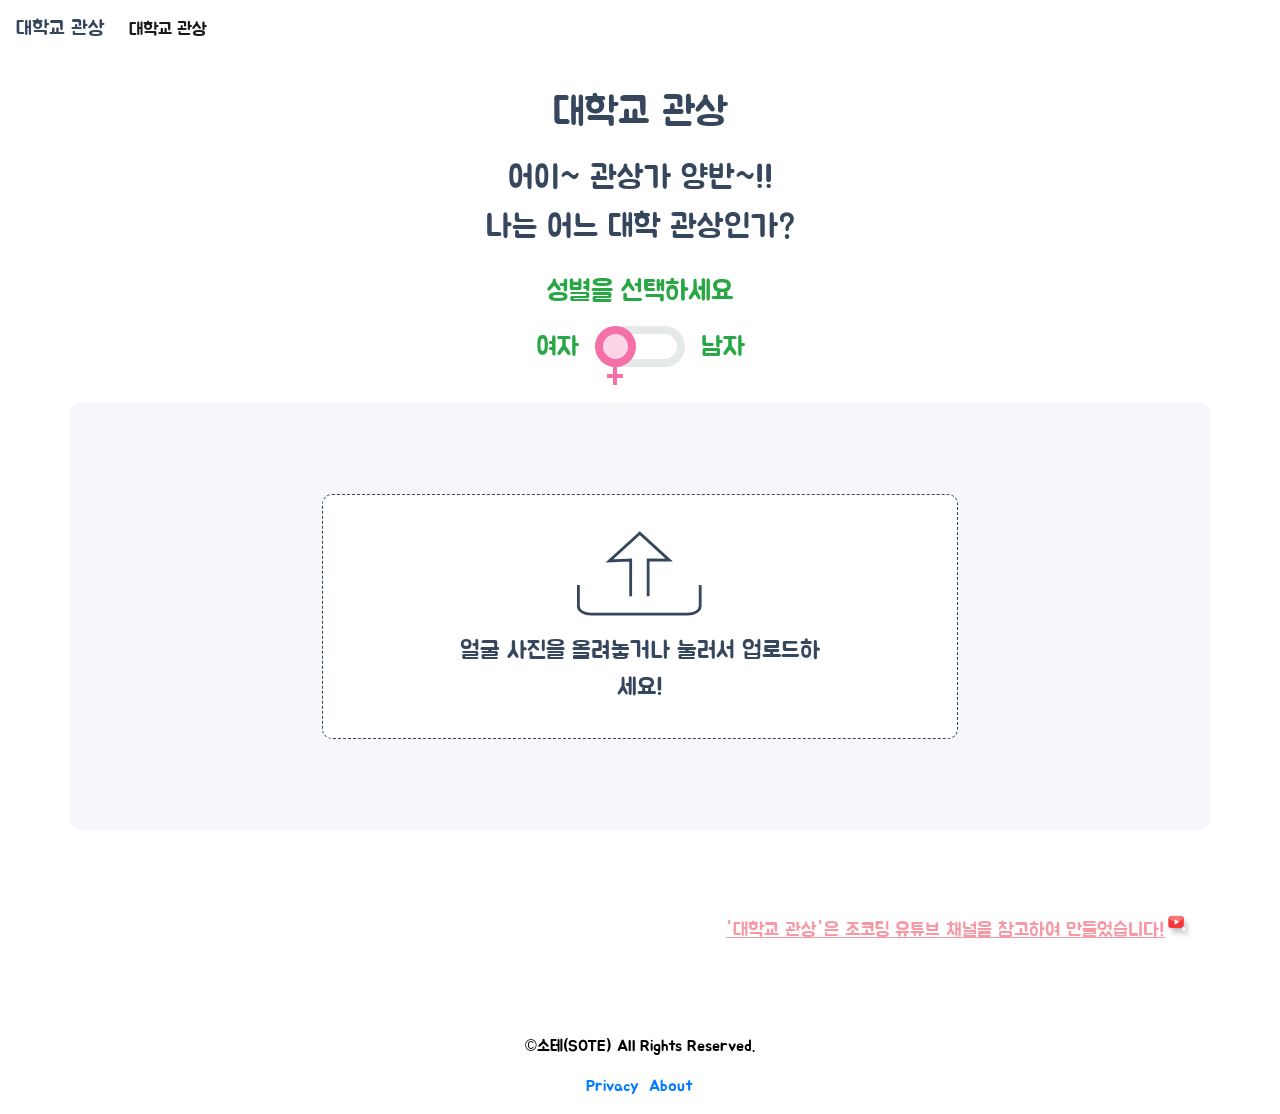
==== index.html @ e2393bf5 "Update index.html" ====
<!DOCTYPE html>
<html>
    <head>
        <!-- Required meta tags -->
        <meta charset="UTF-8" />
        <meta name="viewport" content="width=device-width, initial-scale=1, shrink-to-fit=no" />
        <meta http-equiv="X-UA-Compatible" content="ie=edge" />
        <link rel="shortcut icon" href="favicon.ico" type="image/x-icon"/>
        <link rel="icon" href="favicon.ico" type="image/x-icon"/>
        <link href="https://fonts.googleapis.com/css?family=Jua&display=swap" rel="stylesheet" />
        <link
            rel="stylesheet"
            href="https://stackpath.bootstrapcdn.com/bootstrap/4.4.1/css/bootstrap.min.css"
            integrity="sha384-Vkoo8x4CGsO3+Hhxv8T/Q5PaXtkKtu6ug5TOeNV6gBiFeWPGFN9MuhOf23Q9Ifjh"
            crossorigin="anonymous"
        />

        <title>대학교 관상</title>
            <meta name="subject" content="관상가 양반, 나는 어느 대학 관상인가?">
            <meta name="keywords" content="관상, 관상 테스트, 대학 관상, 대학 면접, 서울대, 연세대, 고려대, 서강대, 성균관대, 한양대, 이화여대, AI 관상, 인공지능 관상, 대학얼굴, 대학얼짱, 수시면접, 정시면접">
            <meta name="description" content="인공지능 AI가 어려분의 얼굴과 가장 가까운 대학교 관상을 알려드립니다. 이봐 관상가 양반! 내 얼굴은 어느 대학의 상인가?">
            <meta name="author" content="조구대">
            <link rel="canonical" href="https://collegeface.cf/" />
            <meta property="og:url" content="https://collegeface.cf" />
            <meta property="og:type" content="website" />
            <meta property="og:title" content="대학교 관상" />
            <meta property="og:description" content="인공지능 AI가 어려분의 얼굴과 가장 가까운 대학교 관상을 알려드립니다. 이봐 관상가 양반! 내 얼굴은 어느 대학의 상인가?"/>
            <meta property="og:image" content="img/main.jpg" />    
        
        <meta name="naver-site-verification" content="204e0078df815ea1df703a031555038162c961f3" />
        <link rel="stylesheet" href="style.css" />

    </head>
   <script type="text/javascript" src="//s7.addthis.com/js/300/addthis_widget.js#pubid=ra-5f50ab8a2bd6a690"></script>
    <!-- Global site tag (gtag.js) - Google Analytics -->
    <script async src="https://www.googletagmanager.com/gtag/js?id=UA-145482737-6"></script>
    <script>
        window.dataLayer = window.dataLayer || [];

        function gtag() {
            dataLayer.push(arguments);
        }
        gtag('js', new Date());
        gtag('config', 'UA-145482737-6');
    </script>
    <body>
        <nav class="navbar navbar-expand-lg navbar-light nav-distance">
            <a class="navbar-brand" href="#">대학교 관상</a>
            <button
                class="navbar-toggler"
                type="button"
                data-toggle="collapse"
                data-target="#navbarNav"
                aria-controls="navbarNav"
                aria-expanded="false"
                aria-label="Toggle navigation"
            >
                <span class="navbar-toggler-icon"></span>
            </button>
            <div class="collapse navbar-collapse" id="navbarNav">
                <ul class="navbar-nav">
                    <li class="nav-item active">
                        <a class="nav-link" href="https://collegeface.cf">대학교 관상<span class="sr-only">(current)</span></a>
                    </li>
                   <!-- <li class="nav-item">
                        <a class="nav-link" href="#">Features</a>
                    </li>
                    <li class="nav-item">
                        <a class="nav-link" href="#">Pricing</a>
                    </li>
                    <li class="nav-item">
                        <a class="nav-link disabled" href="#" tabindex="-1" aria-disabled="true"
                            >Disabled</a> 
                    </li> -->
                </ul>
            </div>
        </nav>
        <section
            class="container d-flex flex-column justify-content-center align-items-center"
        ></section>
        <section class="section">
            <h1 class="title">대학교 관상</h1>
            <h2 class="subtitle">
                  어이~ 관상가 양반~!! <br>
                  나는 어느 대학 관상인가?  
            </h2>
        </section>
      
        <h3 class="mt-4 pb-2 d-flex justify-content-center">성별을 선택하세요</h3>
        <section class="d-flex justify-content-center">
            <p class="d-flex align-items-center pr-3">여자</p>
            <div>
                <input type="checkbox" id="gender" />
                <label for="gender">
                    <span class="knob">
                        <i></i>
                    </span>
                </label>
            </div>
            <p class="d-flex align-items-center pl-3">남자</p>
        </section>

        <script
            class="jsbin"
            src="https://ajax.googleapis.com/ajax/libs/jquery/1/jquery.min.js"
        ></script>
        <div class="mt-3 container file-upload">
            <div class="image-upload-wrap">
                <input
                    class="file-upload-input"
                    type="file"
                    onchange="readURL(this);"
                    accept="image/*"
                />
                <div class="drag-text">
                    <img src="img/upload.svg" class="mt-3 pt-3 upload" alt="upload-image" />
                    <h3 class="mb-3 pb-3 pt-3 upload-text">
                        얼굴 사진을 올려놓거나 눌러서 업로드하세요!
                    </h3>
                </div>
            </div>
            <div class="file-upload-content">
                <img class="file-upload-image" id="face-image" src="#" alt="your image" />
                <div id="loading" class="animated bounce">
                    <div class="spinner-border" role="status">
                        <span class="sr-only">Loading...</span>
                    </div>
                    <p class="text-center">내가 어느 대학에 어울리는 관상인가?</p>
                </div>
                <p class="result-message"></p>
                <div id="label-container" class="d-flex flex-column justify-content-around"></div>
                <div id="addThis" class="mt-5 addthis_inline_share_toolbox"></div>
                <div class="pt-3 image-title-wrap">
                    <button type="button p-2" class="try-again-btn" onclick="gaReload()">
                        <span class="try-again-text">다른 사진으로 재시도</span>
                    </button>
                    
                    <p id="result-ytb" class="result-ytb-link"></p>
                    
                </div>
            </div>
        </div>
        <br><br>
          <section class="youtube">
            <div class="container mt-2 youtube-cover d-flex flex-row-reverse">
                <img src="img/youtube-copy.jpg" alt="youtube-icon" class="youtube-icon" />
                <a href="https://www.youtube.com/c/%EC%A1%B0%EC%BD%94%EB%94%A9JoCoding/featured" class="youtube-link" target="_blank">'대학교 관상'은 조코딩 유튜브 채널을 참고하여 만들었습니다!</a>
            </div>
              <br>
        </section>
        <div id="disqus_thread"></div>
        <section>
            
        <div class="ad-kakao">
            <ins class="kakao_ad_area" style="display:none;" 
 data-ad-unit    = "DAN-ubp51aurv3ol" 
 data-ad-width   = "300" 
 data-ad-height  = "250"></ins> 
<script type="text/javascript" src="//t1.daumcdn.net/kas/static/ba.min.js" async></script>
        </div>
            
            
        <footer class="footer pt-5 container d-flex justify-content-center">
        <div>
            <p>&copy;소테(SOTE) All Rights Reserved. </p>
            <ul class="list-inline d-flex justify-content-center">
                <li><a href="https://collegeface.cf/privacy.html">Privacy</a></li>&nbsp;&nbsp;
                <li><a href="">About</a></li>
            </ul>
        </div>
        </footer>
        </section>
        <script>
            function gaReload() {
                gtag('event', '다른 사진으로 재시도', {
                    event_category: '다른 사진으로 재시도',
                });
                window.location.reload();
            }
            function gaReload1() {
                gtag('event', '다른 사진으로 재시도 1차', {
                    event_category: '다른 사진으로 재시도',
                });
                window.location.reload();
            }
            function gaReload2() {
                gtag('event', '다른 사진으로 재시도 2차', {
                    event_category: '다른 사진으로 재시도',
                });
                window.location.reload();
            }
        </script>
        <script>
            /**
             *  RECOMMENDED CONFIGURATION VARIABLES: EDIT AND UNCOMMENT THE SECTION BELOW TO INSERT DYNAMIC VALUES FROM YOUR PLATFORM OR CMS.
             *  LEARN WHY DEFINING THESE VARIABLES IS IMPORTANT: https://disqus.com/admin/universalcode/#configuration-variables*/
            /*
var disqus_config = function () {
this.page.url = PAGE_URL;  // Replace PAGE_URL with your page's canonical URL variable
this.page.identifier = PAGE_IDENTIFIER; // Replace PAGE_IDENTIFIER with your page's unique identifier variable
};
*/
            (function () {
                // DON'T EDIT BELOW THIS LINE
                var d = document,
                    s = d.createElement('script');
                s.src = 'https://wellstech.disqus.com/embed.js';
                s.setAttribute('data-timestamp', +new Date());
                (d.head || d.body).appendChild(s);
            })();
        </script>
        <noscript>
          <a href="https://disqus.com/?ref_noscript">comments powered by Disqus.</a></noscript>
        <script src="https://cdn.jsdelivr.net/npm/@tensorflow/tfjs@1.3.1/dist/tf.min.js"></script>
        <script src="https://cdn.jsdelivr.net/npm/@teachablemachine/image@0.8/dist/teachablemachine-image.min.js"></script>                  

        <!-- Optional JavaScript -->
        <!-- jQuery first, then Popper.js, then Bootstrap JS -->
        <script
            src="https://code.jquery.com/jquery-3.5.1.slim.min.js"
            integrity="sha384-DfXdz2htPH0lsSSs5nCTpuj/zy4C+OGpamoFVy38MVBnE+IbbVYUew+OrCXaRkfj"
            crossorigin="anonymous"
        ></script>
        <script
            src="https://cdn.jsdelivr.net/npm/popper.js@1.16.1/dist/umd/popper.min.js"
            integrity="sha384-9/reFTGAW83EW2RDu2S0VKaIzap3H66lZH81PoYlFhbGU+6BZp6G7niu735Sk7lN"
            crossorigin="anonymous"
        ></script>
        <script
            src="https://stackpath.bootstrapcdn.com/bootstrap/4.5.2/js/bootstrap.min.js"
            integrity="sha384-B4gt1jrGC7Jh4AgTPSdUtOBvfO8shuf57BaghqFfPlYxofvL8/KUEfYiJOMMV+rV"
            crossorigin="anonymous"
        ></script>

        <script>
            function readURL(input) {
                if (input.files && input.files[0]) {
                    var reader = new FileReader();

                    reader.onload = function (e) {
                        $('.image-upload-wrap').hide();
                        $('#loading').show();
                        $('#result-ytb').hide();

                        $('.file-upload-image').attr('src', e.target.result);
                        $('.file-upload-content').show();

                        $('.image-title').html(input.files[0].name);
                    };

                    reader.readAsDataURL(input.files[0]);
                    init().then(function () {
                        predict();
                        $('#loading').hide();
                        setTimeout(()=> $('#result-ytb').show(),700);
                        
                    });                           
                    
                } else {
                    removeUpload();
                }
            }

            function removeUpload() {
                $('.file-upload-input').replaceWith($('.file-upload-input').clone());
                $('.file-upload-content').hide();
                $('.image-upload-wrap').show();
            }
            $('.image-upload-wrap').bind('dragover', function () {
                $('.image-upload-wrap').addClass('image-dropping');
            });
            $('.image-upload-wrap').bind('dragleave', function () {
                $('.image-upload-wrap').removeClass('image-dropping');
            });
        </script>

        <script type="text/javascript">
            // More API functions here:
            // https://github.com/googlecreativelab/teachablemachine-community/tree/master/libraries/image

            // the link to your model provided by Teachable Machine export panel
            const urlMale = 'https://teachablemachine.withgoogle.com/models/LXoqRV-fM/';
            const urlFemale = 'https://teachablemachine.withgoogle.com/models/46uGAjiRn/';
            
            let model, webcam, labelContainer, maxPredictions;

            // Load the image model and setup the webcam

            async function init() {
                if(document.getElementById("gender").checked){
                    URL=urlMale;
                }else{
                    URL=urlFemale;
                }
                const modelURL = URL + 'model.json';
                const metadataURL = URL + 'metadata.json';
                // load the model and metadata
                // Refer to tmImage.loadFromFiles() in the API to support files from a file picker
                // or files from your local hard drive
                // Note: the pose library adds "tmImage" object to your window (window.tmImage)
                model = await tmImage.load(modelURL, metadataURL);
                maxPredictions = model.getTotalClasses();
                labelContainer = document.getElementById('label-container');
                for (let i = 0; i < maxPredictions; i++) {
                    // and class labels
                    var element = document.createElement('div');
                    element.classList.add('d-flex');
                    labelContainer.appendChild(element);
                }
            }

            // run the webcam image through the image model

            async function predict() {
                // predict can take in an image, video or canvas html element
                var image = document.getElementById('face-image');
                const prediction = await model.predict(image, false);
                prediction.sort((a, b) => parseFloat(b.probability) - parseFloat(a.probability));
                console.log(prediction[0].className);
                var resultTitle, resultExplain, resultCeleb, resultUrl;
                if(document.getElementById("gender").checked){
                     gtag('event','남자 대학 관상 테스트 수행', {
                    'event_category': '대학 관상 테스트 수행',
                    'event_label': '남자'
                });
                    
                switch (prediction[0].className) {
                    case '서울대':
                        resultTitle = '서울대';
                        resultExplain = '두말하면 잔소리, 대한민국 최고의 학교아니겠는가!! 최고의 엘리트형 인재의 관상이올시다~~';
                        resultCeleb = '서울대 출신 대표 방송인: 장기하, 김정현, 유희열';
                        resultUrl = 'https://www.youtube.com/embed/O8KmZ9aH67A';
                        gtag('event', '남자 관상 결과 서울대상', {'event_category': '남자 결과'});
                        break;
                    case '연세대':
                        resultTitle = '연세대';
                        resultExplain = '지적이면서도 밝은 모습의 놀땐 놀고, 공부할 땐 공부할 줄 아는 도시남녀의 관상이올시다~~';
                        resultCeleb = '연세대 출신 대표 방송인: 오상진, 손범수, 전현무';
                        resultUrl = 'https://www.youtube.com/embed/O8KmZ9aH67A';
                        gtag('event', '남자 관상 결과 연세대상', {'event_category': '남자 결과'});
                        break;
                    case '고려대':
                        resultTitle = '고려대';
                        resultExplain = '순수하고 정직한 관상이올시다~~ 묵묵히 자신이 정한 길을 걷는 우직한 리더의 상이 아니겠소이까?';
                        resultCeleb = '고려대 출신 대표 방송인: 이제훈, 성시경, 박정민';
                        resultUrl = 'https://www.youtube.com/embed/O8KmZ9aH67A';
                        gtag('event', '남자 관상 결과 고려대상', {'event_category': '남자 결과'});
                        break;
                    case '서강대':
                        resultTitle = '서강대';
                        resultExplain = '하늘아래 맑은 호수 속 잉어의 상이올시다. 부끄러워 호수 밖으로 나오기 쉽지 않으나, 언젠가 하늘을 날아오를 상이 아닙니까?';
                        resultCeleb = '서강대 출신 방송인: 박찬욱, 유병재, 신해철';
                        resultUrl = 'https://www.youtube.com/embed/O8KmZ9aH67A';
                        gtag('event', '남자 관상 결과 서강대상', {'event_category': '남자 결과'});
                        break;
                    case '성균관대':
                        resultTitle = '성균관대';
                        resultExplain = '과거에는 청렴한 선비와 학자의 상이라 하겠으나, 이제는 완벽을 추구하는 도사들의 관상이라 불러야겠지요~~';
                        resultCeleb = '성균관대 출신 방송인: 차은우, 배용준, 송중기';
                        resultUrl = 'https://www.youtube.com/embed/O8KmZ9aH67A';
                        gtag('event', '남자 관상 결과 성균관대상', {'event_category': '남자 결과'});
                        break;
                    case '한양대':
                        resultTitle = '한양대';
                        resultExplain = '나뿐만 아니라 주위를 두루 살피고 아낄 줄 아는 성인의 상이올시다~~';
                        resultCeleb = '한양대 출신 방송인: 이병헌, 강동원, 하석진';
                        resultUrl = 'https://www.youtube.com/embed/O8KmZ9aH67A';
                        gtag('event', '남자 관상 결과 한양대상', {'event_category': '남자 결과'});
                        break;
                    default:
                        resultTitle = '알수없음';
                        resultExplain = '내 관상력으로도 당췌 알수가 없소이다';
                        resultCeleb = '';
                        resultUrl = 'https://www.youtube.com/embed/O8KmZ9aH67A';
                        gtag('event', '남자 관상 결과 알수없음', {'event_category': '남자 결과'});
                }
                }else{
                     gtag('event','여자 대학 관상 테스트 수행', {
                    'event_category': '대학 관상 테스트 수행',
                    'event_label': '여자'
                });
                 switch (prediction[0].className) {
                    case '서울대':
                        resultTitle = '서울대';
                        resultExplain = '두말하면 잔소리, 대한민국 최고의 학교아니겠는가!! 최고의 엘리트형 관상이올시다~~';
                        resultCeleb = '서울대 출신 대표 방송인: 김태희, 이하늬, 오정연';
                        resultUrl = 'https://www.youtube.com/embed/O8KmZ9aH67A';
                        gtag('event', '여자 관상 결과 서울대상', {'event_category': '여자 결과'}); 
                        break;
                    case '연세대':
                        resultTitle = '연세대';
                        resultExplain = '지적이면서도 밝은모습의 놀땐 놀고, 공부할 땐 공부할 줄 아는 도시남녀의 관상이올시다~~';
                        resultCeleb = '연세대 출신 방송인: 해이, 호란, 황현정';
                        resultUrl = 'https://www.youtube.com/embed/O8KmZ9aH67A';
                        gtag('event', '여자 관상 결과 연세대상', {'event_category': '여자 결과'});
                        break;
                    case '고려대':
                        resultTitle = '고려대';
                        resultExplain = '순수하고 정직한 관상이올시다~~ 묵묵히 자신이 정한 길을 걷는 우직한 리더의 상이 아니겠소이까?';
                        resultCeleb = '고려대 출신 방송인: 유진, 이인혜, 박혜수';
                        resultUrl = 'https://www.youtube.com/embed/O8KmZ9aH67A';
                        gtag('event', '여자 관상 결과 고려대상', {'event_category': '여자 결과'});  
                        break;
                    case '서강대':
                        resultTitle = '서강대';
                        resultExplain = '하늘아래 맑은 호수 속 잉어의 상이올시다. 부끄러워 호수 밖으로 나오기 쉽지 않으나, 언젠가 하늘을 날는 꿈을 꾸는 상이 아닙니까?';
                        resultCeleb = '서강대 출신 방송인: 박은빈, 배지현, 손정은';
                        resultUrl = 'https://www.youtube.com/embed/O8KmZ9aH67A';
                        gtag('event', '여자 관상 결과 서강대상', {'event_category': '여자 결과'});  
                        break;
                    case '성균관대':
                        resultTitle = '성균관대';
                        resultExplain = '과거에는 청렴한 선비와 학자의 상이라 하겠으나, 이제는 완벽을 추구하는 도사들의 관상이라 불러야겠지요~~';
                        resultCeleb = '성균관대 출신 방송인: 조보아, 이민정, 유이';
                        resultUrl = 'https://www.youtube.com/embed/O8KmZ9aH67A';
                        gtag('event', '여자 관상 결과 성균관대상', {'event_category': '여자 결과'}); 
                        break;
                    case '한양대':
                        resultTitle = '한양대';
                        resultExplain = '나뿐만 아니라 주위를 두루 살피고 아낄 줄 아는 성인의 상이올시다~~';
                        resultCeleb = '한양대 출신 방송인: 이영애, 송윤아, 김민정';
                        resultUrl = 'https://www.youtube.com/embed/O8KmZ9aH67A';
                        gtag('event', '여자 관상 결과 한양대상', {'event_category': '여자 결과'}); 
                        break;
                    case '이화여대':
                        resultTitle = '이화여대';
                        resultExplain = '걸크러쉬, 세상을 올바르게 이끌 진정한 리더의 상이 아닌가!!';
                        resultCeleb = '이화여대 출신 방송인: 김주하, 서민정, 이재은';
                        resultUrl = 'https://www.youtube.com/embed/O8KmZ9aH67A';
                        gtag('event', '여자 관상 결과 이화여대상', {'event_category': '여자 결과'});  
                        break;
                    default:
                        resultTitle = '알수없음';
                        resultExplain = '내 관상력으로도 당췌 알수가 없소이다';
                        resultCeleb = '';
                        resultUrl = 'https://www.youtube.com/embed/O8KmZ9aH67A';
                        gtag('event', '여자 관상 결과 알수없음', {'event_category': '여자 결과'}); 
                }
                }
                    
                    
                var title =
                    "<div class='" + prediction[0].className + "-college-title'>" + resultTitle + '</div>';
                var explain = "<div class='college-explain pt-2'>" + resultExplain + '</div>';
                var celeb = "<div class='" + prediction[0].className + "-college-celeb pt-2 pb-2'>" + resultCeleb +'</div>';
                var ytburl = '<iframe src='+resultUrl+' frameborder="0" allow="accelerometer; autoplay; encrypted-media; gyroscope; picture-in-picture" allowfullscreen></iframe>';                

                $('.result-message').html(title + explain + celeb);
                console.log(ytburl);
                $('.result-ytb-link').html(ytburl);
                
                var barWidth;
                for (let i = 0; i < maxPredictions; i++) {
                    if (prediction[i].probability.toFixed(2) > 0.1) {
                        barWidth = Math.round(prediction[i].probability.toFixed(2) * 100) + '%';
                    } else if (prediction[i].probability.toFixed(2) >= 0.01) {
                        barWidth = '8%';
                    } else {
                        barWidth = '6%';
                    }

                    var labelTitle;
                    switch (prediction[i].className) {
                        case '서울대':
                            labelTitle = '서울대상';
                            break;
                        case '연세대':
                            labelTitle = '연세대상';
                            break;
                        case '고려대':
                            labelTitle = '고려대상';
                            break;
                        case '서강대':
                            labelTitle = '서강대상';
                            break;
                        case '성균관대':
                            labelTitle = '성균관대상';
                            break;
                        case '한양대':
                            labelTitle = '한양대상';
                            break;    
                        case '이화여대':
                            labelTitle = '이화여대상';
                            break;
                        default:
                            labelTitle = '알수없음';
                            break;
                    }
                    var label =
                        "<div class='college-label d-flex align-items-center'>" +
                        labelTitle +
                        '</div>';
                    var bar =
                        "<div class='bar-container position-relative container'><div class='" +
                        prediction[i].className +
                        "-box'></div><div class='d-flex justify-content-center align-items-center " +
                        prediction[i].className +
                        "-bar' style='width: " +
                        barWidth +
                        "'><span class='d-block percent-text'>" +
                        Math.round(prediction[i].probability.toFixed(2) * 100) +
                        '%</span></div></div>';
                    labelContainer.childNodes[i].innerHTML = label + bar;
                }
             
            }
        </script>
    </body>
    <!-- 
image input box
Copyright (c) 2020 by Aaron Vanston (https://codepen.io/aaronvanston/pen/yNYOXR)

Permission is hereby granted, free of charge, to any person obtaining a copy of this software and associated documentation files (the "Software"), to deal in the Software without restriction, including without limitation the rights to use, copy, modify, merge, publish, distribute, sublicense, and/or sell copies of the Software, and to permit persons to whom the Software is furnished to do so, subject to the following conditions:

The above copyright notice and this permission notice shall be included in all copies or substantial portions of the Software.

THE SOFTWARE IS PROVIDED "AS IS", WITHOUT WARRANTY OF ANY KIND, EXPRESS OR IMPLIED, INCLUDING BUT NOT LIMITED TO THE WARRANTIES OF MERCHANTABILITY, FITNESS FOR A PARTICULAR PURPOSE AND NONINFRINGEMENT. IN NO EVENT SHALL THE AUTHORS OR COPYRIGHT HOLDERS BE LIABLE FOR ANY CLAIM, DAMAGES OR OTHER LIABILITY, WHETHER IN AN ACTION OF CONTRACT, TORT OR OTHERWISE, ARISING FROM, OUT OF OR IN CONNECTION WITH THE SOFTWARE OR THE USE OR OTHER DEALINGS IN THE SOFTWARE.

gender toggle
Copyright (c) 2020 by Mert Cukuren (https://codepen.io/knyttneve/pen/bPpEZY)

Permission is hereby granted, free of charge, to any person obtaining a copy of this software and associated documentation files (the "Software"), to deal in the Software without restriction, including without limitation the rights to use, copy, modify, merge, publish, distribute, sublicense, and/or sell copies of the Software, and to permit persons to whom the Software is furnished to do so, subject to the following conditions:

The above copyright notice and this permission notice shall be included in all copies or substantial portions of the Software.

THE SOFTWARE IS PROVIDED "AS IS", WITHOUT WARRANTY OF ANY KIND, EXPRESS OR IMPLIED, INCLUDING BUT NOT LIMITED TO THE WARRANTIES OF MERCHANTABILITY, FITNESS FOR A PARTICULAR PURPOSE AND NONINFRINGEMENT. IN NO EVENT SHALL THE AUTHORS OR COPYRIGHT HOLDERS BE LIABLE FOR ANY CLAIM, DAMAGES OR OTHER LIABILITY, WHETHER IN AN ACTION OF CONTRACT, TORT OR OTHERWISE, ARISING FROM, OUT OF OR IN CONNECTION WITH THE SOFTWARE OR THE USE OR OTHER DEALINGS IN THE SOFTWARE.
 -->
</html>
---- style.css ----
body {
  font-family: 'Jua', sans-serif;
  background-color: #ffffff;
  box-sizing: border-box;
  color: #28a745;
  font-size: 1.6rem;  
}
.file-upload {
    padding: 7% 3%;
    margin: 0 auto;
    border-radius: 10px;
    border: solid 1.5px #f6f7fa;
    background-color: #f6f7fa;
}
.file-upload-btn {
  width: 100%;
  margin: 0;
  color: #fff;
  background: #1FB264;
  border: none;
  padding: 10px;
  border-radius: 4px;
  border-bottom: 4px solid #15824B;
  transition: all .2s ease;
  outline: none;
  text-transform: uppercase;
  font-weight: 700;
}

.file-upload-btn:hover {
  background: #1AA059;
  color: #ffffff;
  transition: all .2s ease;
  cursor: pointer;
}

.file-upload-btn:active {
  border: 0;
  transition: all .2s ease;
}

.file-upload-content {
  display: none;
  text-align: center;
}
#loading {
  display: none;
}

.file-upload-input {
  position: absolute;
  margin: 0;
  padding: 0;
  width: 100%;
  height: 100%;
  outline: none;
  opacity: 0;
  cursor: pointer;
  margin-bottom: 5%;
}

.image-upload-wrap {
    width: 60%;
    margin: 0 auto;
    position: relative;
    object-fit: contain;
    border-radius: 10px;
    border: dashed 1.5px #35465d;
    background-color: #ffffff;
}

.image-dropping,
.image-upload-wrap:hover {
    background-color: #35465d82;
    border: 1.5px dashed #ffffff;
}

.image-title-wrap {
  padding: 0 15px 15px 15px;
  color: #222;
}

.drag-text {
  text-align: center;
}

.drag-text h3 {
  font-weight: 500;
  text-transform: uppercase;
}

.file-upload-image {
  max-height: 80%;
  max-width: 80%;
  margin: auto;
  padding: 10px;
}

.try-again-btn {
  border-radius: 40px;
  border: solid 1.5px #35465d;
  background-color: #35465d;
}

.try-again-text {
  display: block;
  font-size: 1.5rem;
  text-align: center;
  color: #ffffff;
  padding: 4px 15px;
}

.remove-image:hover {
  background: #c13b2a;
  color: #ffffff;
  transition: all .2s ease;
  cursor: pointer;
}

.remove-image:active {
  border: 0;
  transition: all .2s ease;
}

.navbar-light .navbar-brand {
  line-height: 1.68;
  text-align: left;
  color: #35465d;
}

.navbar-light .navbar-toggler {
    border-color: #ffffff;
}
.nav-link{
    font-size: 1.1rem;
}

.section {
    margin-top: 20px;
}

.title {
  line-height: 1.67;
  text-align: center;
  color: #35465d;
}

.subtitle {
  line-height: 1.53;
  text-align: center;
  color: #35465d;
}

/* On screens that are 600px or less, set the background color to olive */
@media screen and (max-width: 600px) {
  html {
    font-size: 10px;
  }
}


.youtube-link {
    font-size: 1.2rem;
    line-height: 1.71;
    text-align: center;
    color: #f799a4;
    text-decoration: underline;
}

.youtube-link:hover {
    font-size: 1.2rem;
    line-height: 1.71;
    text-align: center;
    color: #f799a4;
    text-decoration: underline;
}

.youtube-icon {
    width: 30px;
    height: 27.262px;
}

.upload {
    width: 20%;
}

.upload-text {
    width: 58%;
    font-size: 1.5rem;
    line-height: 1.53;
    text-align: center;
    color: #35465d;
    margin: 0 auto;
}

.footer {
    background-color: initial;
    color: initial;
    font-size: 1rem;
}

.bar-container {
  height: 2.7rem;
}
.서울대-box {
  position: absolute;
  top: 0;
  left: 0;
  height: 2rem;
  border-radius: 10px;
  width: 100%;
  background-color: rgba(117, 204, 84, 0.2);
}
.서울대-bar {
  position: absolute;
  top: 0;
  left: 0;
  height: 2rem;
  border-radius: 10px;
  background-color: rgba(117, 204, 84, 1);
}
.연세대-box {
  position: absolute;
  top: 0;
  left: 0;
  height: 2rem;
  border-radius: 10px;
  width: 100%;
  background-color: rgba(27, 175, 234, 0.2);
}
.연세대-bar {
  position: absolute;
  top: 0;
  left: 0;
  height: 2rem;
  border-radius: 10px;
  background-color: rgba(27, 175, 234, 1);
}
.고려대-box {
  position: absolute;
  top: 0;
  left: 0;
  height: 2rem;
  border-radius: 10px;
  width: 100%;
  background-color: rgba(251, 176, 59, 0.2);
}
.고려대-bar {
  position: absolute;
  top: 0;
  left: 0;
  height: 2rem;
  border-radius: 10px;
  background-color: rgba(251, 176, 59, 1);
}
.서강대-box {
  position: absolute;
  top: 0;
  left: 0;
  height: 2rem;
  border-radius: 10px;
  width: 100%;
  background-color: rgba(195, 140, 102, 0.2);
}
.서강대-bar {
  position: absolute;
  top: 0;
  left: 0;
  height: 2rem;
  border-radius: 10px;
  background-color: rgba(195, 140, 102, 1);
}
.성균관대-box {
  position: absolute;
  top: 0;
  left: 0;
  height: 2rem;
  border-radius: 10px;
  width: 100%;
  background-color: rgba(49, 132, 155, 0.2);
}
.성균관대-bar {
  position: absolute;
  top: 0;
  left: 0;
  height: 2rem;
  border-radius: 10px;
  background-color: rgba(49, 132, 155, 1);
}
.한양대-box {
  position: absolute;
  top: 0;
  left: 0;
  height: 2rem;
  border-radius: 10px;
  width: 100%;
  background-color: rgba(49, 232, 155, 0.2);
}
.한양대-bar {
  position: absolute;
  top: 0;
  left: 0;
  height: 2rem;
  border-radius: 10px;
  background-color: rgba(49, 232, 155, 1);
}
.이화여대-box {
  position: absolute;
  top: 0;
  left: 0;
  height: 2rem;
  border-radius: 10px;
  width: 100%;
  background-color: rgba(19, 132, 155, 0.2);
}
.이화여대-bar {
  position: absolute;
  top: 0;
  left: 0;
  height: 2rem;
  border-radius: 10px;
  background-color: rgba(19, 132, 155, 1);
}
.알수없음-box {
  position: absolute;
  top: 0;
  left: 0;
  height: 2rem;
  border-radius: 10px;
  width: 100%;
  background-color: rgba(235, 166, 190, 0.2);
}
.알수없음-bar {
  position: absolute;
  top: 0;
  left: 0;
  height: 2rem;
  border-radius: 10px;
  background-color: rgba(235, 166, 190, 1);
}
.percent-text {
  font-size: 1.3rem;
  color: #ffffff;
}
.college-label {
    width: 30%;
    text-align: left;
    height: 2rem;
}
#label-container {
    width: 90%;
    margin: 0 auto;
    color: #35465d;
}
.result-message {
    font-size: 2.3rem;
}


.college-explain {
    font-size: 1.8rem;
    color: #04610b;
}
.서울대-college-title {
    color: #3ba363;
}
.서울대-college-celeb {
    color: #3ba363;
    font-size: 1.8rem;
}
.연세대-college-title {
    color: #3ba363;
}
.연세대-college-celeb {
    color: #3ba363;
    font-size: 1.8rem;
}
.고려대-college-title {
    color: #ff6c0a;
}
.고려대-college-celeb {
    color: #ff6c0a;
    font-size: 1.8rem;
}
.서강대-college-title {
    color: #548dd4;
}
.서강대-college-celeb {
    color: #548dd4;
    font-size: 1.8rem;
}
.성균관대-college-title {
    color: #e56995;
}
.성균관대-college-celeb {
    color: #e56995;
    font-size: 1.8rem;
}
.한양대-college-title {
    color: #9b6b43;
}
.한양대-college-celeb {
    color: #9b6b43;
    font-size: 1.8rem;
}
.이화여대-college-title {
    color: #ff6c0a;
}
.이화여대-college-celeb {
    color: #ff6c0a;
    font-size: 1.8rem;
}

/* gender */
input#gender {
  display: none;
}

label {
  cursor: pointer;
  display: inline-block;
  width: 90px;
  height: 41px;
  box-shadow: 0 0 0 8px #e5e9ea inset;
  border-radius: 30px;
  position: relative;
}

.knob {
  position: absolute;
  width: 41px;
  top: 0;
  left: 0;
  height: 41px;
  border-radius: 50%;
  box-shadow: 0 0 0 8px #f470a7 inset;
  background-color: #fbd4e6;
  transition: 0.3s;
}

.knob > i {
  position: absolute;
  width: 4px;
  height: 18px;
  top: 100%;
  background-color: #f470a7;
  left: calc(50% - 2px);
}

.knob > i:before,
.knob > i:after {
  width: 6px;
  position: absolute;
  top: 42%;
  content: "";
  height: 4px;
  background-color: #f470a7;
}

.knob > i:before {
  left: 4px;
}
.knob > i:after {
  left: -6px;
}

input:checked + label > .knob {
  box-shadow: 0 0 0 8px #a1c6dd inset;
  background-color: #e2ecf4;
  transform: translateX(49px) rotate(-140deg);
}

input:checked + label > .knob > i {
  background-color: #a1c6dd;
}

input:checked + label > .knob > i:after,
input:checked + label > .knob > i:before {
  background-color: #a1c6dd;
}

input:checked + label > .knob > i:after {
  top: 14.5px;
  width: 12px;
  left: -7px;
  transform: rotate(45deg);
}
input:checked + label > .knob > i:before {
  top: 13px;
  width: 12px;
  left: 0px;
  transform: rotate(134deg);
}

.spinner-border {
    display: inline-block;
    width: 2rem;
    height: 2rem;
    vertical-align: text-bottom;
    border: .25em solid currentColor;
    border-right-color: transparent;
    border-radius: 50%;
    -webkit-animation: spinner-border .75s linear infinite;
    animation: spinner-border .75s linear infinite;
}
.sr-only {
    position: absolute;
    width: 1px;
    height: 1px;
    padding: 0;
    margin: -1px;
    overflow: hidden;
    clip: rect(0,0,0,0);
    white-space: nowrap;
    border: 0;
}
*, ::after, ::before {
    box-sizing: border-box;
}
.result-ytb-link {
    margin-top: 4%;
    position: relative;
    width: 100%;
    height: 0;
    padding-bottom: 56.25%;
}

.result-ytb-link iframe {
    position: absolute;
    top: 0;
    left: 0;
    width: 100%;
    height: 100%;
}
.ad-kakao{
    width: 300px;
    margin: 0 auto;
}
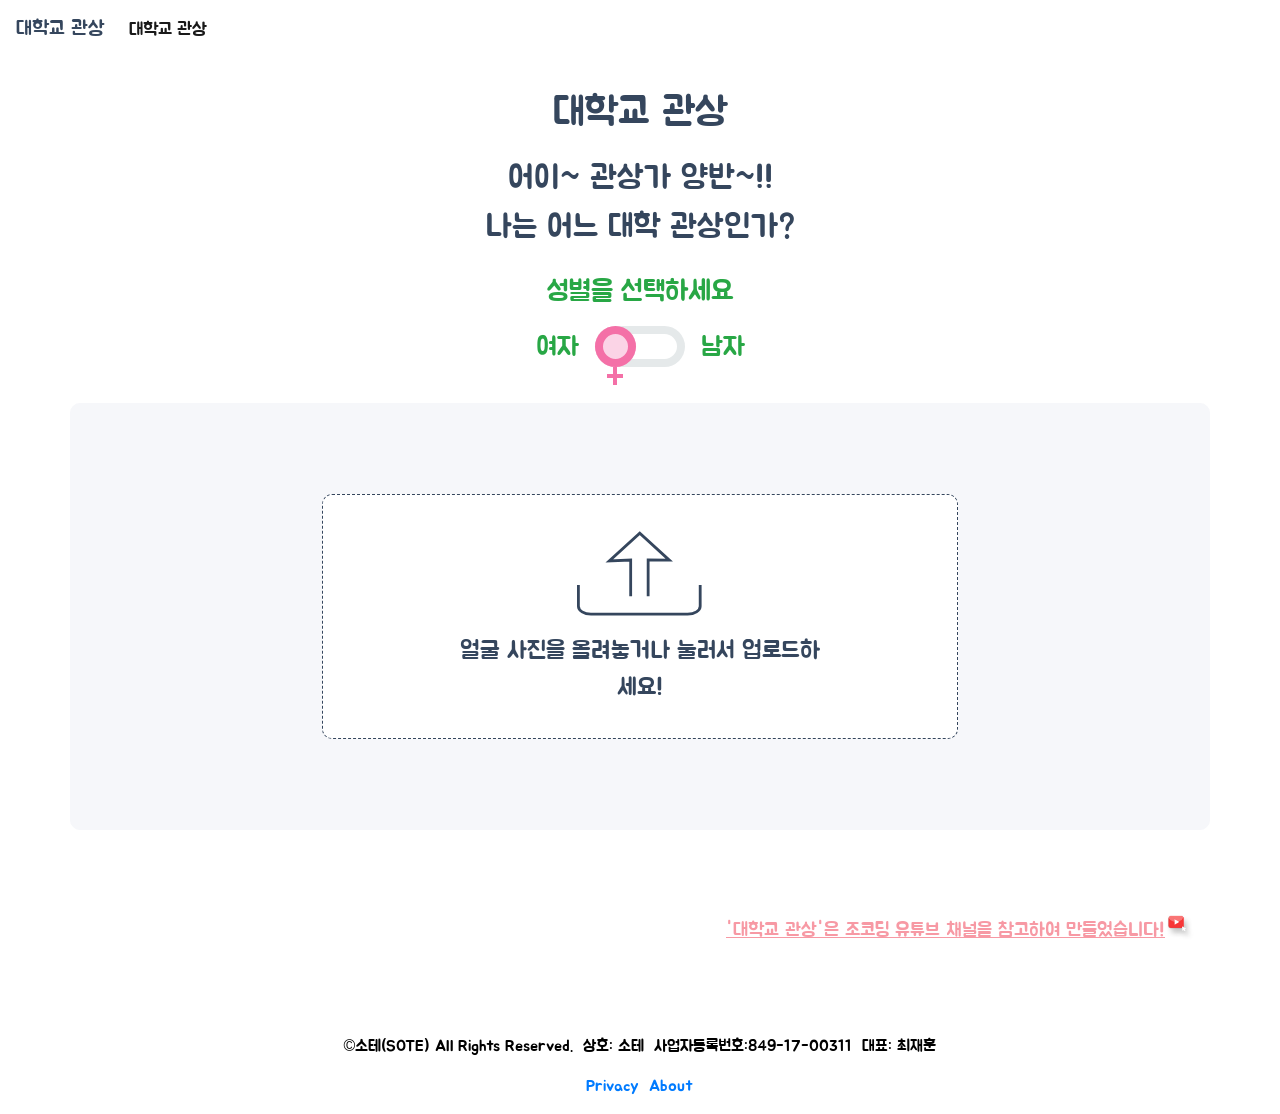
==== commit bdd2f652: "Update index.html" ====
--- a/index.html
+++ b/index.html
@@ -19,7 +19,7 @@
             <meta name="subject" content="관상가 양반, 나는 어느 대학 관상인가?">
             <meta name="keywords" content="관상, 관상 테스트, 대학 관상, 대학 면접, 서울대, 연세대, 고려대, 서강대, 성균관대, 한양대, 이화여대, AI 관상, 인공지능 관상, 대학얼굴, 대학얼짱, 수시면접, 정시면접">
             <meta name="description" content="인공지능 AI가 어려분의 얼굴과 가장 가까운 대학교 관상을 알려드립니다. 이봐 관상가 양반! 내 얼굴은 어느 대학의 상인가?">
-            <meta name="author" content="조구대">
+            <meta name="author" content="소테">
             <link rel="canonical" href="https://collegeface.cf/" />
             <meta property="og:url" content="https://collegeface.cf" />
             <meta property="og:type" content="website" />
@@ -162,7 +162,7 @@
             
         <footer class="footer pt-5 container d-flex justify-content-center">
         <div>
-            <p>&copy;소테(SOTE) All Rights Reserved. </p>
+            <p>&copy;소테(SOTE) All Rights Reserved.&nbsp;&nbsp;상호: 소테&nbsp;&nbsp;사업자등록번호:849-17-00311&nbsp;&nbsp;대표: 최재훈</p>
             <ul class="list-inline d-flex justify-content-center">
                 <li><a href="https://collegeface.cf/privacy.html">Privacy</a></li>&nbsp;&nbsp;
                 <li><a href="">About</a></li>
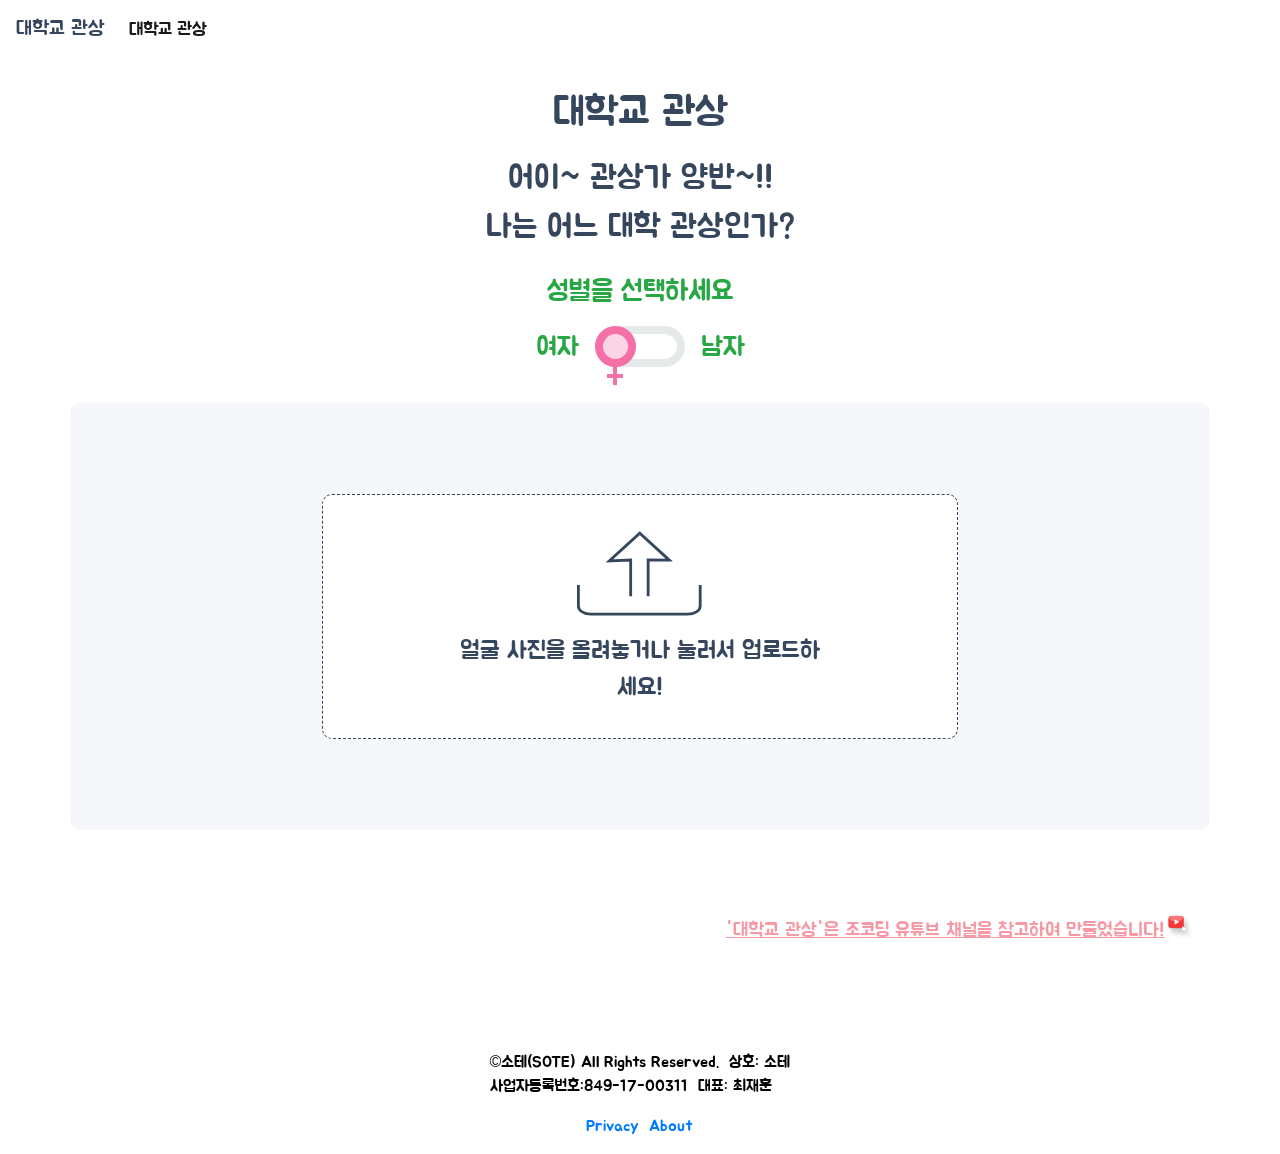
==== commit 28a481b1: "Update index.html" ====
--- a/index.html
+++ b/index.html
@@ -17,7 +17,7 @@
 
         <title>대학교 관상</title>
             <meta name="subject" content="관상가 양반, 나는 어느 대학 관상인가?">
-            <meta name="keywords" content="관상, 관상 테스트, 대학 관상, 대학 면접, 서울대, 연세대, 고려대, 서강대, 성균관대, 한양대, 이화여대, AI 관상, 인공지능 관상, 대학얼굴, 대학얼짱, 수시면접, 정시면접">
+            <meta name="keywords" content="관상, 관상 테스트, 대학 관상, 대학 면접, 서울대, 연세대, 고려대, 서강대, 성균관대, 한양대, 이화여대, AI 관상, 인공지능 관상, 대학얼짱, 수시, 정시, 면접, 수능, 입시, 비교과, 학생부, 논술">
             <meta name="description" content="인공지능 AI가 어려분의 얼굴과 가장 가까운 대학교 관상을 알려드립니다. 이봐 관상가 양반! 내 얼굴은 어느 대학의 상인가?">
             <meta name="author" content="소테">
             <link rel="canonical" href="https://collegeface.cf/" />
@@ -148,7 +148,9 @@
             </div>
               <br>
         </section>
+        <div class="container pt-3">
         <div id="disqus_thread"></div>
+        </div>
         <section>
             
         <div class="ad-kakao">
@@ -162,7 +164,7 @@
             
         <footer class="footer pt-5 container d-flex justify-content-center">
         <div>
-            <p>&copy;소테(SOTE) All Rights Reserved.&nbsp;&nbsp;상호: 소테&nbsp;&nbsp;사업자등록번호:849-17-00311&nbsp;&nbsp;대표: 최재훈</p>
+            <p>&copy;소테(SOTE) All Rights Reserved.&nbsp;&nbsp;상호: 소테<br>사업자등록번호:849-17-00311&nbsp;&nbsp;대표: 최재훈</p>
             <ul class="list-inline d-flex justify-content-center">
                 <li><a href="https://collegeface.cf/privacy.html">Privacy</a></li>&nbsp;&nbsp;
                 <li><a href="">About</a></li>
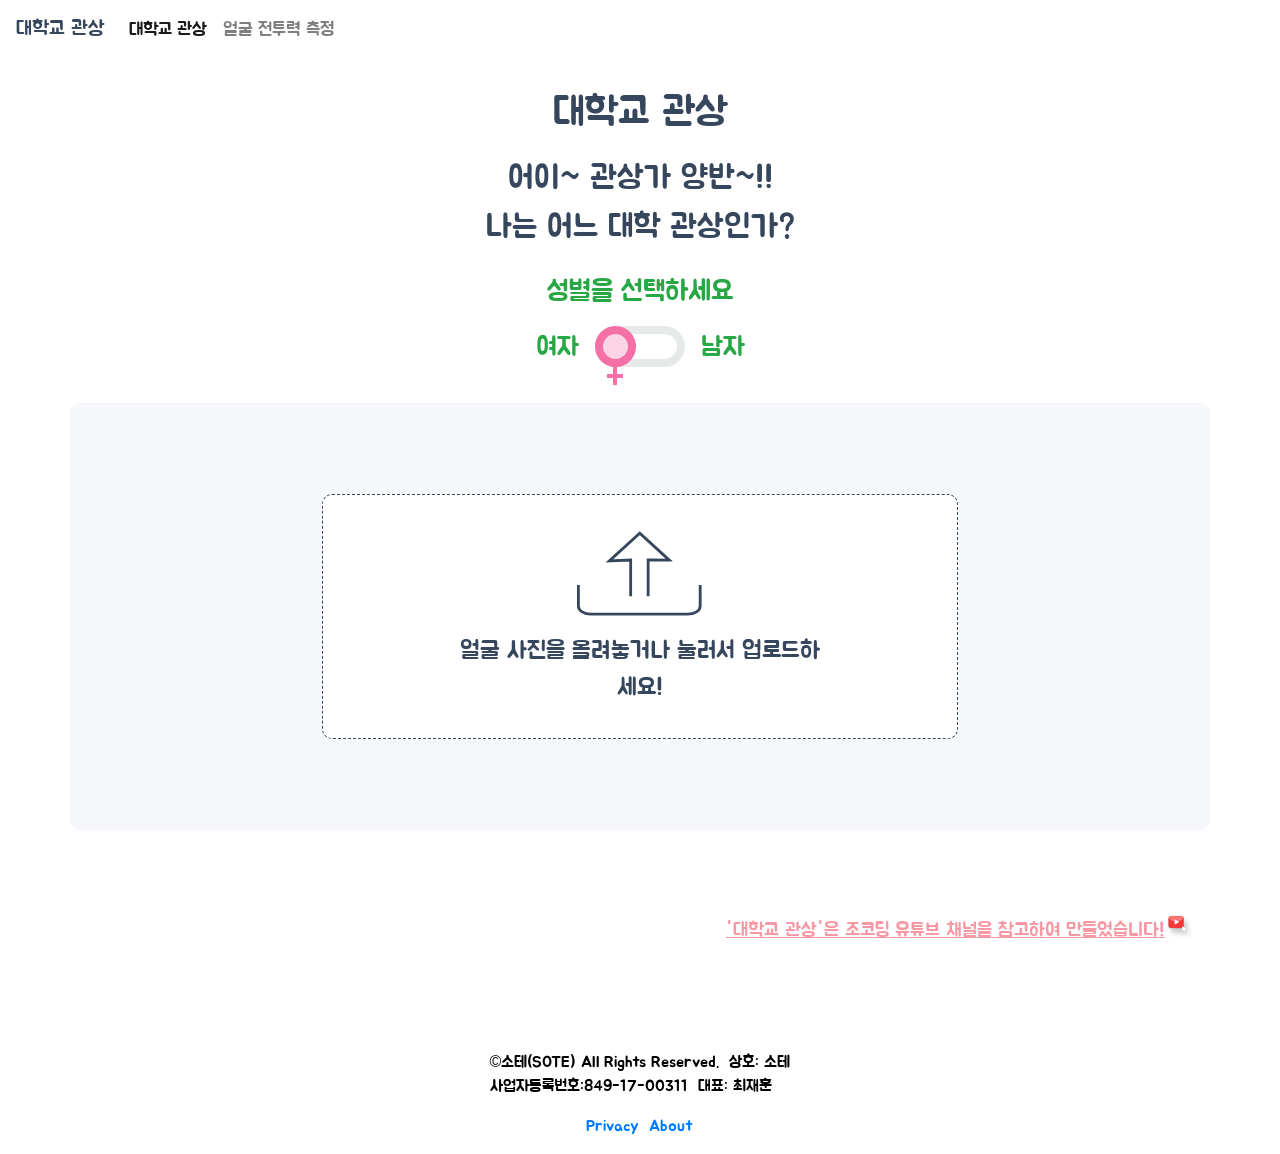
==== commit 9875a1b9: "Update index.html" ====
--- a/index.html
+++ b/index.html
@@ -17,7 +17,7 @@
 
         <title>대학교 관상</title>
             <meta name="subject" content="관상가 양반, 나는 어느 대학 관상인가?">
-            <meta name="keywords" content="관상, 관상 테스트, 대학 관상, 대학 면접, 서울대, 연세대, 고려대, 서강대, 성균관대, 한양대, 이화여대, AI 관상, 인공지능 관상, 대학얼짱, 수시, 정시, 면접, 수능, 입시, 비교과, 학생부, 논술">
+            <meta name="keywords" content="관상, 관상 테스트, 대학 관상, 대학 면접, 서울대, 연세대, 고려대, 서강대, 성균관대, 한양대, 이화여대, AI 관상, 인공지능 관상, 대학얼짱, 수시, 정시, 면접, 수능, 입시, 비교과, 학생부, 논술, college, university, face, force, interview">
             <meta name="description" content="인공지능 AI가 어려분의 얼굴과 가장 가까운 대학교 관상을 알려드립니다. 이봐 관상가 양반! 내 얼굴은 어느 대학의 상인가?">
             <meta name="author" content="소테">
             <link rel="canonical" href="https://collegeface.cf/" />
@@ -62,9 +62,9 @@
                     <li class="nav-item active">
                         <a class="nav-link" href="https://collegeface.cf">대학교 관상<span class="sr-only">(current)</span></a>
                     </li>
-                   <!-- <li class="nav-item">
-                        <a class="nav-link" href="#">Features</a>
-                    </li>
+                   <li class="nav-item">
+                        <a class="nav-link" href="https://face-force.cf/">얼굴 전투력 측정</a>
+                    <!-- </li>
                     <li class="nav-item">
                         <a class="nav-link" href="#">Pricing</a>
                     </li>
